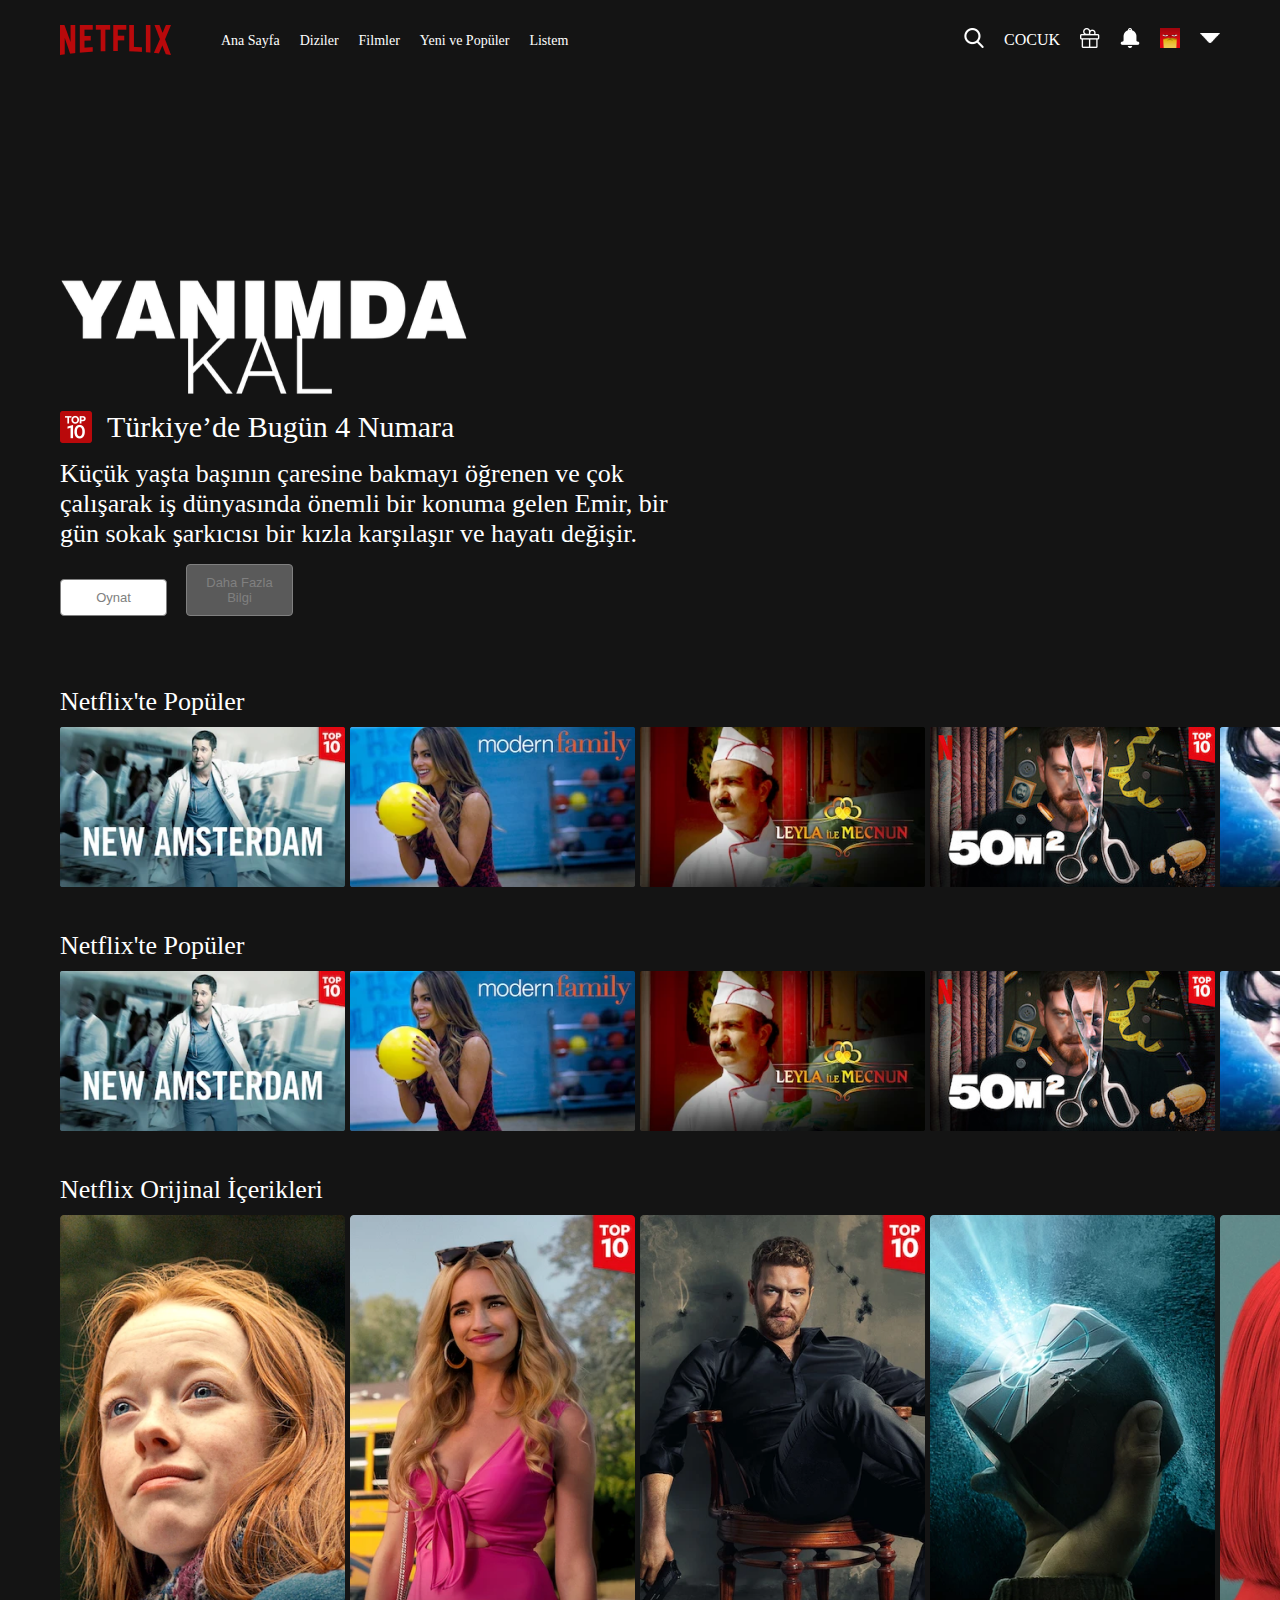
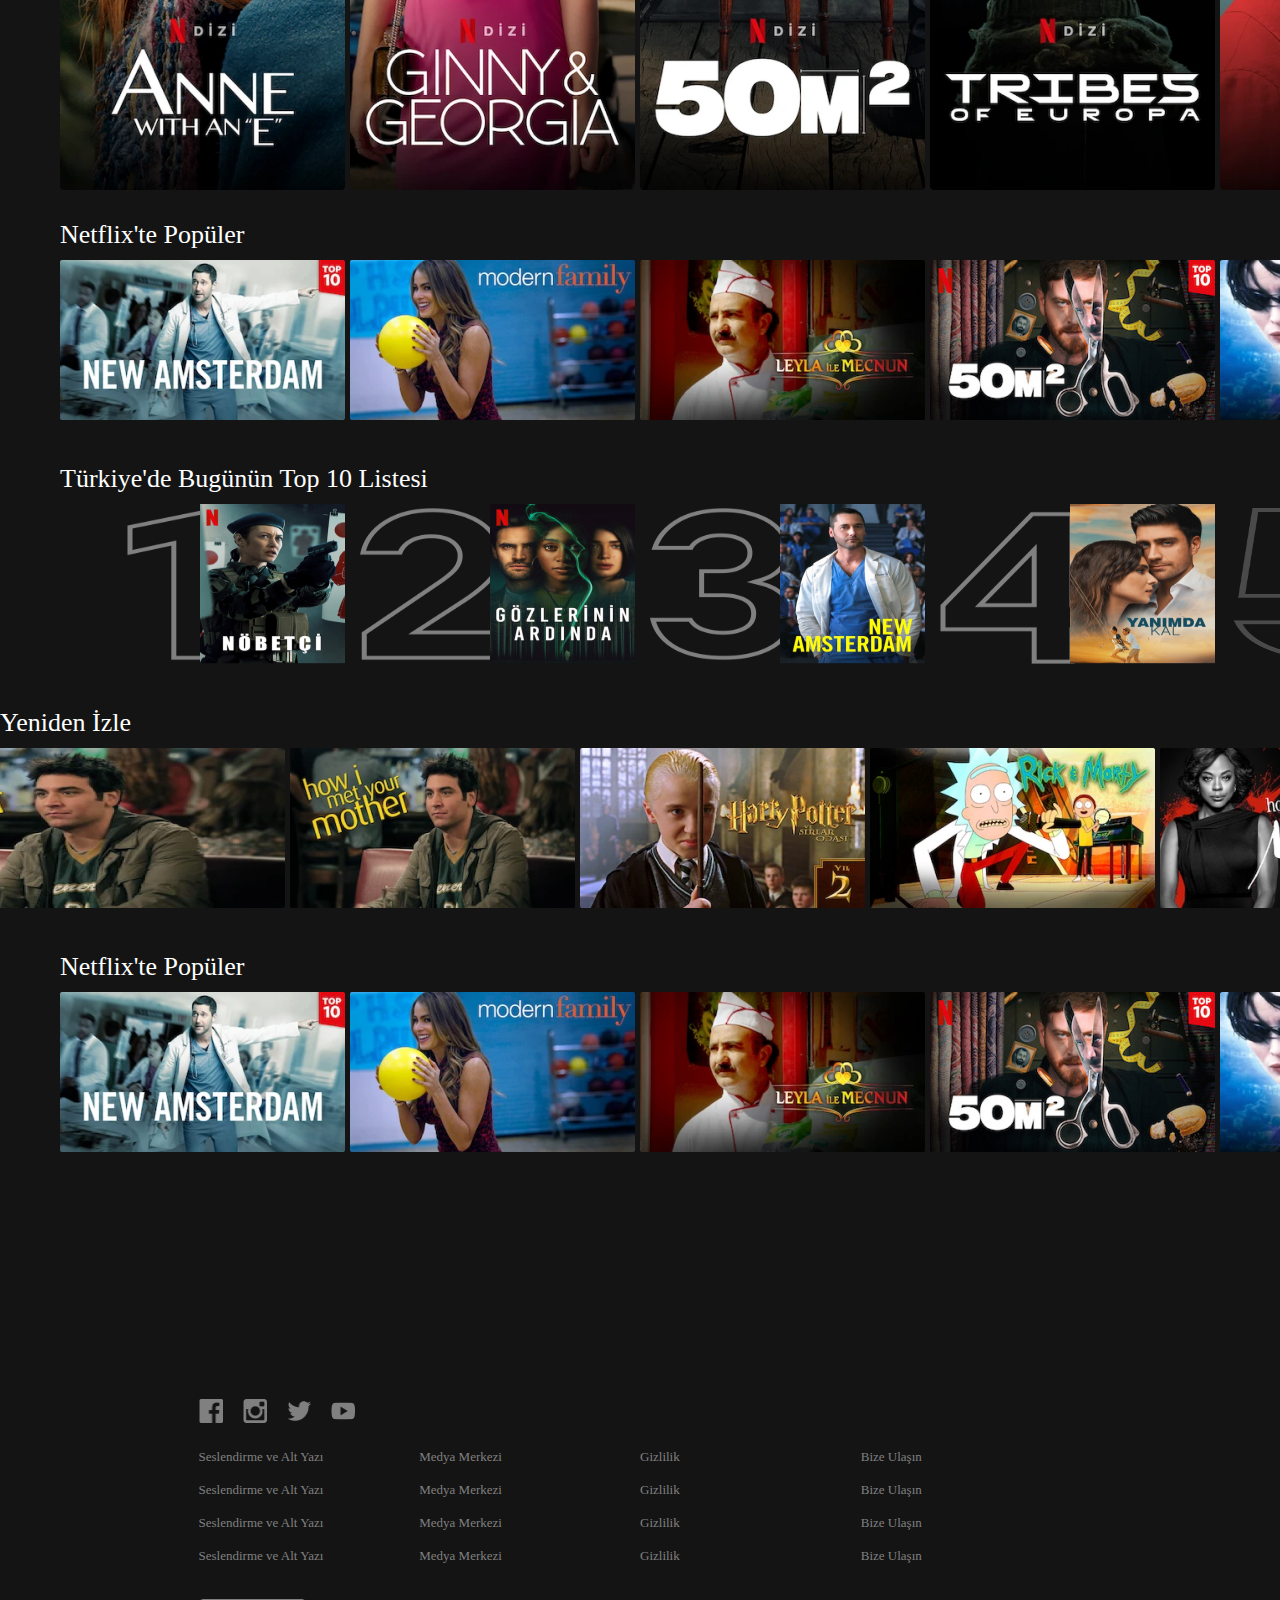
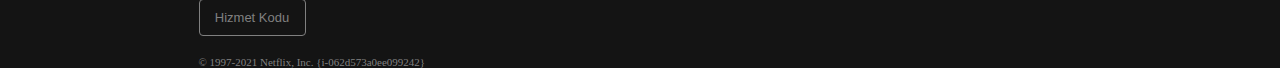
==== home.html @ 76a53abf "home page" ====
<!DOCTYPE html>
<html lang="en">
  <head>
    <meta charset="UTF-8" />
    <meta name="viewport" content="width=device-width, initial-scale=1.0" />
    <link rel="stylesheet" href="home.css" />
    <title>Home Page</title>
  </head>
  <body>
    <header>
      <nav>
        <img
          src="./Assets/NetflixLogoSvg.png"
          alt="Netflix Logo"
          class="logo"
        />
        <ul class="menu">
          <li><a href="">Ana Sayfa</a></li>
          <li><a href="">Diziler</a></li>
          <li><a href="">Filmler</a></li>
          <li><a href="">Yeni ve Popüler</a></li>
          <li><a href="">Listem</a></li>
        </ul>
      </nav>
      <ul class="header-right">
        <li><img src="./Assets/Search.png" alt="" /></li>
        <li>COCUK</li>
        <li><img src="./Assets/GiftBox.png" alt="" /></li>
        <li><img src="./Assets/NotificationBell.png" alt="" /></li>
        <li><img src="./Assets/ProfilePicture (2).png" alt="" /></li>
        <li><img src="./Assets/DownArrow.png" alt="" /></li>
      </ul>
    </header>
    <main>
      <section class="highlighted-section">
        <div class="info">
          <img src="./Assets/MovieName.png" alt="" />
          <div class="rank-text">
            <img src="./Assets/RankIcon&Text.png" alt="" />
            <p>Türkiye’de Bugün 4 Numara</p>
          </div>
          <p class="movie-descr">
            Küçük yaşta başının çaresine bakmayı öğrenen ve çok çalışarak iş
            dünyasında önemli bir konuma gelen Emir, bir gün sokak şarkıcısı bir
            kızla karşılaşır ve hayatı değişir.
          </p>
          <div>
            <button class="play-btn">Oynat</button>
            <button class="more-info-btn">Daha Fazla Bilgi</button>
          </div>
        </div>
      </section>
      <section>
        <div class="popular-movies">
          <h4>Netflix'te Popüler</h4>
          <div class="movie-cards">
            <img src="./Assets/MoviePoster (1).png" alt="" /><img
              src="./Assets/MoviePoster (2).png"
              alt=""
            /><img src="./Assets/MoviePoster (3).png" alt="" /><img
              src="./Assets/MoviePoster (4).png"
              alt=""
            />
            <img src="./Assets/MoviePoster (5).png" alt="" />
            <img src="./Assets/MoviePoster (4).png" alt="" />
          </div>
        </div>
        <div class="popular-movies">
          <h4>Netflix'te Popüler</h4>
          <div class="movie-cards">
            <img src="./Assets/MoviePoster (1).png" alt="" /><img
              src="./Assets/MoviePoster (2).png"
              alt=""
            /><img src="./Assets/MoviePoster (3).png" alt="" /><img
              src="./Assets/MoviePoster (4).png"
              alt=""
            />
            <img src="./Assets/MoviePoster (5).png" alt="" />
            <img src="./Assets/MoviePoster (4).png" alt="" />
          </div>
        </div>
        <div class="popular-movies">
          <h4>Netflix Orijinal İçerikleri</h4>
          <div class="original-movie-cards">
            <img
              src="./Assets/MoviePoster (6).png"
              alt=""
              classname="original"
            /><img src="./Assets/MoviePoster (7).png" alt="" /><img
              src="./Assets/MoviePoster (8).png"
              alt=""
              classname="original"
            /><img src="./Assets/MoviePoster (9).png" alt="" />
            <img
              src="./Assets/MoviePoster (10).png"
              alt=""
              classname="original"
            />
            <img
              src="./Assets/MoviePoster (11).png"
              alt=""
              classname="original"
            />
          </div>
        </div>

        <div class="popular-movies">
          <h4>Netflix'te Popüler</h4>
          <div class="movie-cards">
            <img src="./Assets/MoviePoster (1).png" alt="" /><img
              src="./Assets/MoviePoster (2).png"
              alt=""
            /><img src="./Assets/MoviePoster (3).png" alt="" /><img
              src="./Assets/MoviePoster (4).png"
              alt=""
            />
            <img src="./Assets/MoviePoster (5).png" alt="" />
            <img src="./Assets/MoviePoster (4).png" alt="" />
          </div>
        </div>
        <div class="popular-movies">
          <h4>Türkiye'de Bugünün Top 10 Listesi</h4>
          <div class="movie-cards">
            <img src="./Assets/RankCard.png" alt="" /><img
              src="./Assets/RankCard (1).png"
              alt=""
            /><img src="./Assets/RankCard (2).png" alt="" /><img
              src="./Assets/RankCard (3).png"
              alt=""
            />
            <img src="./Assets/RankCard (4).png" alt="" />
          </div>
        </div>
        <div class="watch-again">
          <h4>Yeniden İzle</h4>
          <div class="movie-cards">
            <img src="./Assets/MoviePoster (11).png" alt="" /><img
              src="./Assets/MoviePoster (12).png"
              alt=""
            /><img src="./Assets/MoviePoster (13).png" alt="" /><img
              src="./Assets/MoviePoster (14).png"
              alt=""
            />
            <img src="./Assets/MoviePoster (15).png" alt="" />
            <img src="./Assets/MoviePoster (14).png" alt="" />
          </div>
        </div>
        <div class="popular-movies">
          <h4>Netflix'te Popüler</h4>
          <div class="movie-cards">
            <img src="./Assets/MoviePoster (1).png" alt="" /><img
              src="./Assets/MoviePoster (2).png"
              alt=""
            /><img src="./Assets/MoviePoster (3).png" alt="" /><img
              src="./Assets/MoviePoster (4).png"
              alt=""
            />
            <img src="./Assets/MoviePoster (5).png" alt="" />
            <img src="./Assets/MoviePoster (4).png" alt="" />
          </div>
        </div>
      </section>
    </main>
    <footer>
      <div class="footer-content">
        <div class="social">
          <img src="./Assets/MoviePoster (16).png" alt="" /><img
            src="./Assets/MoviePoster (17).png"
            alt=""
          /><img src="./Assets/MoviePoster (18).png" alt="" /><img
            src="./Assets/MoviePoster (19).png"
            alt=""
          />
        </div>
        <div class="links">
          <ul>
            <li><a href="#">Seslendirme ve Alt Yazı</a></li>
            <li><a href="#">Medya Merkezi</a></li>
            <li><a href="#">Gizlilik</a></li>
            <li><a href="#">Bize Ulaşın</a></li>
            <li><a href="#">Seslendirme ve Alt Yazı</a></li>
            <li><a href="#">Medya Merkezi</a></li>
            <li><a href="#">Gizlilik</a></li>
            <li><a href="#">Bize Ulaşın</a></li>
            <li><a href="#">Seslendirme ve Alt Yazı</a></li>
            <li><a href="#">Medya Merkezi</a></li>
            <li><a href="#">Gizlilik</a></li>
            <li><a href="#">Bize Ulaşın</a></li>
            <li><a href="#">Seslendirme ve Alt Yazı</a></li>
            <li><a href="#">Medya Merkezi</a></li>
            <li><a href="#">Gizlilik</a></li>
            <li><a href="#">Bize Ulaşın</a></li>
          </ul>
        </div>
        <button>Hizmet Kodu</button>
        <p class="copyright">
          &copy; 1997-2021 Netflix, Inc. {i-062d573a0ee099242}
        </p>
      </div>
    </footer>
  </body>
</html>
---- home.css ----
* {
  margin: 0;
  padding: 0;
  box-sizing: border-box;
}
body {
  width: 100%;
  height: 100vh;
  background: #141414;
  color: #fff;
}
header {
  width: 100%;
  display: flex;
  flex-wrap: wrap;
  justify-content: space-between;
  padding: 25px 60px;
}
nav {
  display: flex;
  flex-wrap: wrap;
  gap: 50px;
  align-items: center;
}
.logo {
  width: 111px;
}
.menu {
  display: flex;
  gap: 20px;
}
.menu li {
  list-style: none;
}
.menu li a {
  color: #fff;
  text-decoration: none;
  font-size: 14px;
  font-weight: 500;
}
.menu li a:active {
  font-weight: 900;
}
.header-right {
  display: flex;
  gap: 20px;
  align-items: center;
}
.header-right li {
  list-style: none;
}
.header-right img {
  width: 20px;
}
.highlighted-section {
  background: url("Assets/MoviePoster.png");
  height: 810px;
  background-size: cover;
  background-repeat: no-repeat;
  padding-left: 60px;
}
.info {
  max-width: 636px;
  max-height: 392px;
  display: flex;
  flex-direction: column;
  gap: 15px;
  position: relative;
  top: 200px;
}
.info > img {
  width: 408px;
}
.rank-text {
  display: flex;
  align-items: center;
  gap: 15px;
}
.rank-text img {
  width: 32px;
}
.rank-text p {
  font-size: 30px;
  font-weight: 500;
}
.movie-descr {
  font-size: 26px;
}
button {
  padding: 15px 30px;
  border-radius: 4px;
}
.play-btn {
  background: #fff;
  margin-right: 15px;
}
.more-info-btn {
  background: #ffffff4d;
}
.popular-movies {
  padding-left: 60px;
  position: relative;
  min-height: 214px;
  top: -203px;
  margin-bottom: 30px;
}
h4 {
  font-size: 26px;
  font-weight: 500;
  margin-bottom: 10px;
}
.movie-cards,
.original-movie-cards {
  display: grid;
  grid-auto-flow: column;
  overflow-x: hidden;
  gap: 5px;
}
.movie-cards img {
  width: 285px;
  height: 160px;
}
.original-movie-cards img {
  height: 575px;
}
.watch-again {
  position: relative;
  min-height: 214px;
  top: -203px;
  margin-bottom: 30px;
}
.footer-content {
  max-width: 883px;
  width: 100%;
  margin: 20px auto;
  display: flex;
  flex-direction: column;
  gap: 20px;
}
.social img {
  width: 24px;
  margin-right: 20px;
}
.links ul {
  display: grid;
  grid-template-columns: repeat(4, 1fr);
}
.links li {
  list-style: none;
  margin-bottom: 15px;
}
.links a {
  text-decoration: none;
  color: #808080;
  font-size: 13px;
}
button {
  width: 107px;
  padding: 10px 15px;
  background-color: transparent;
  color: #808080;
  font-size: 13px;
  border: 1px solid #808080;
}
.copyright {
  font-size: 11px;
  font-weight: 300;
  text-align: left;
  color: #808080;
}
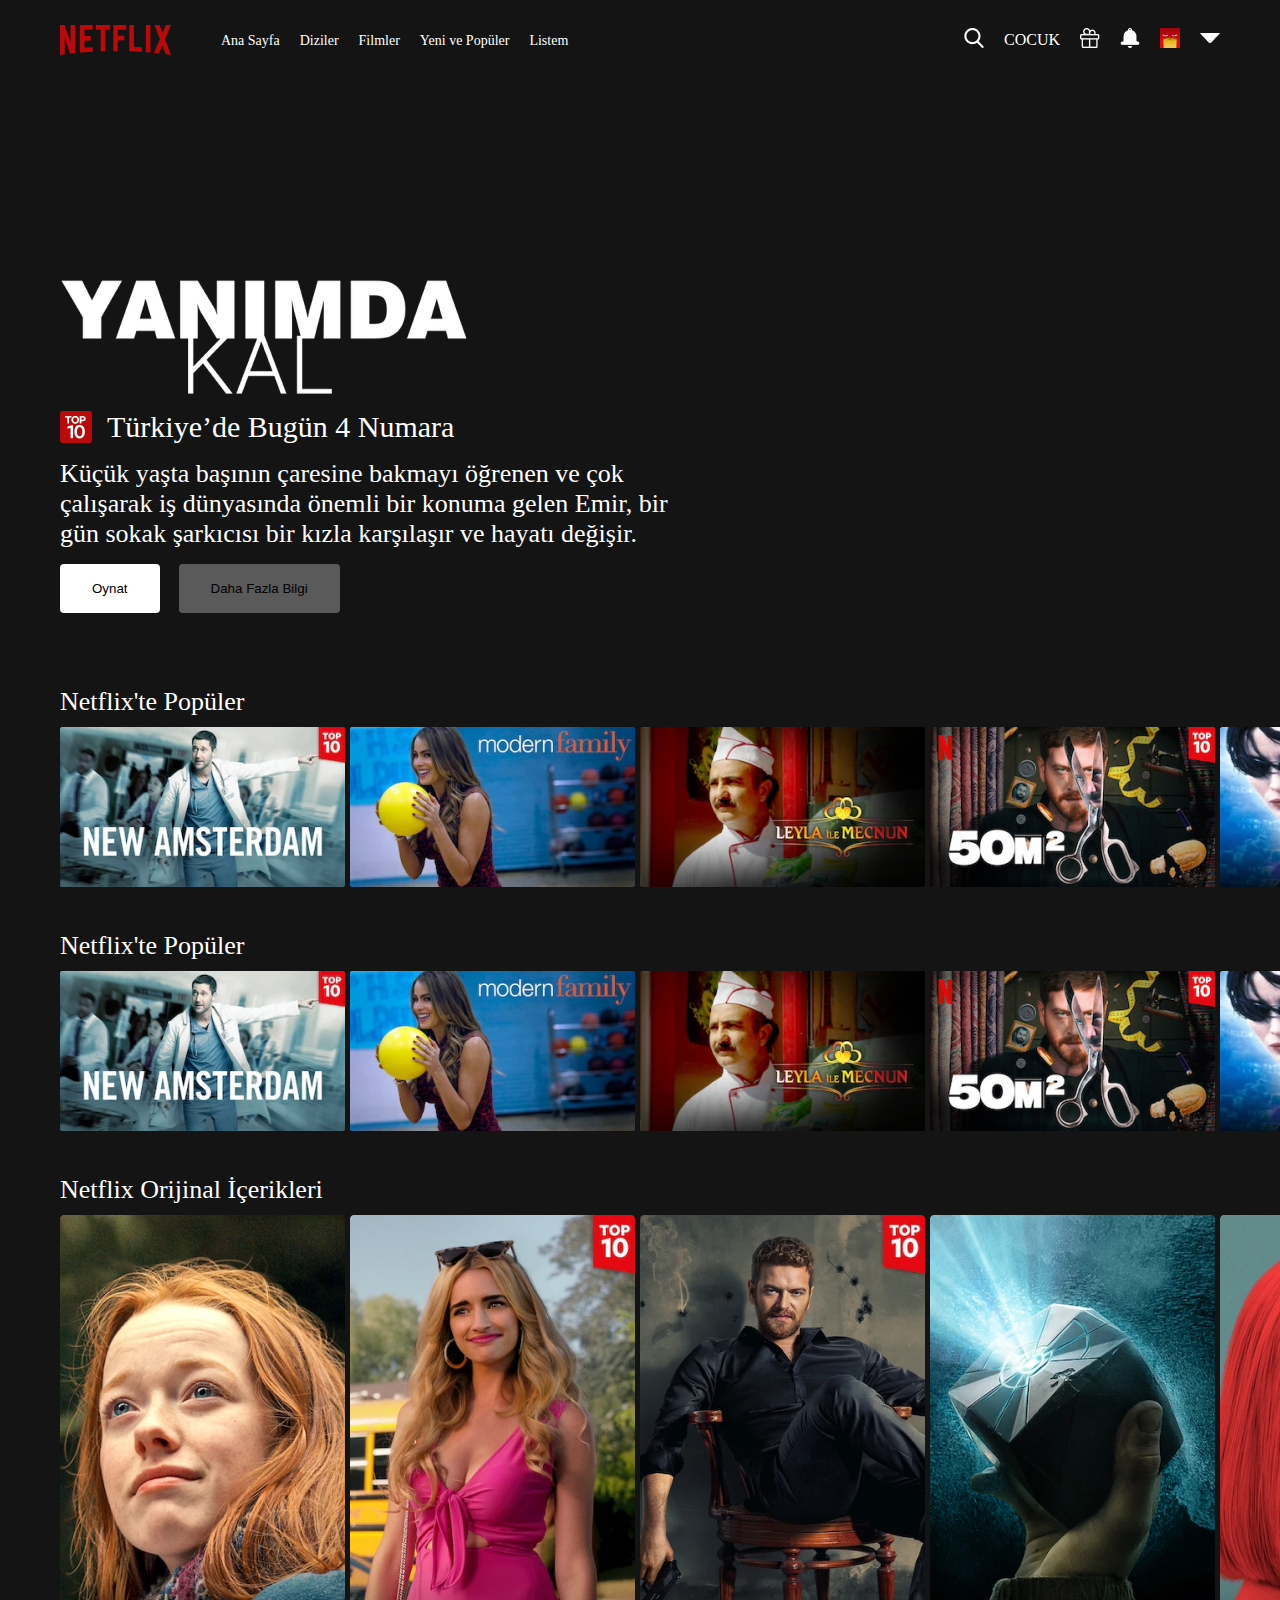
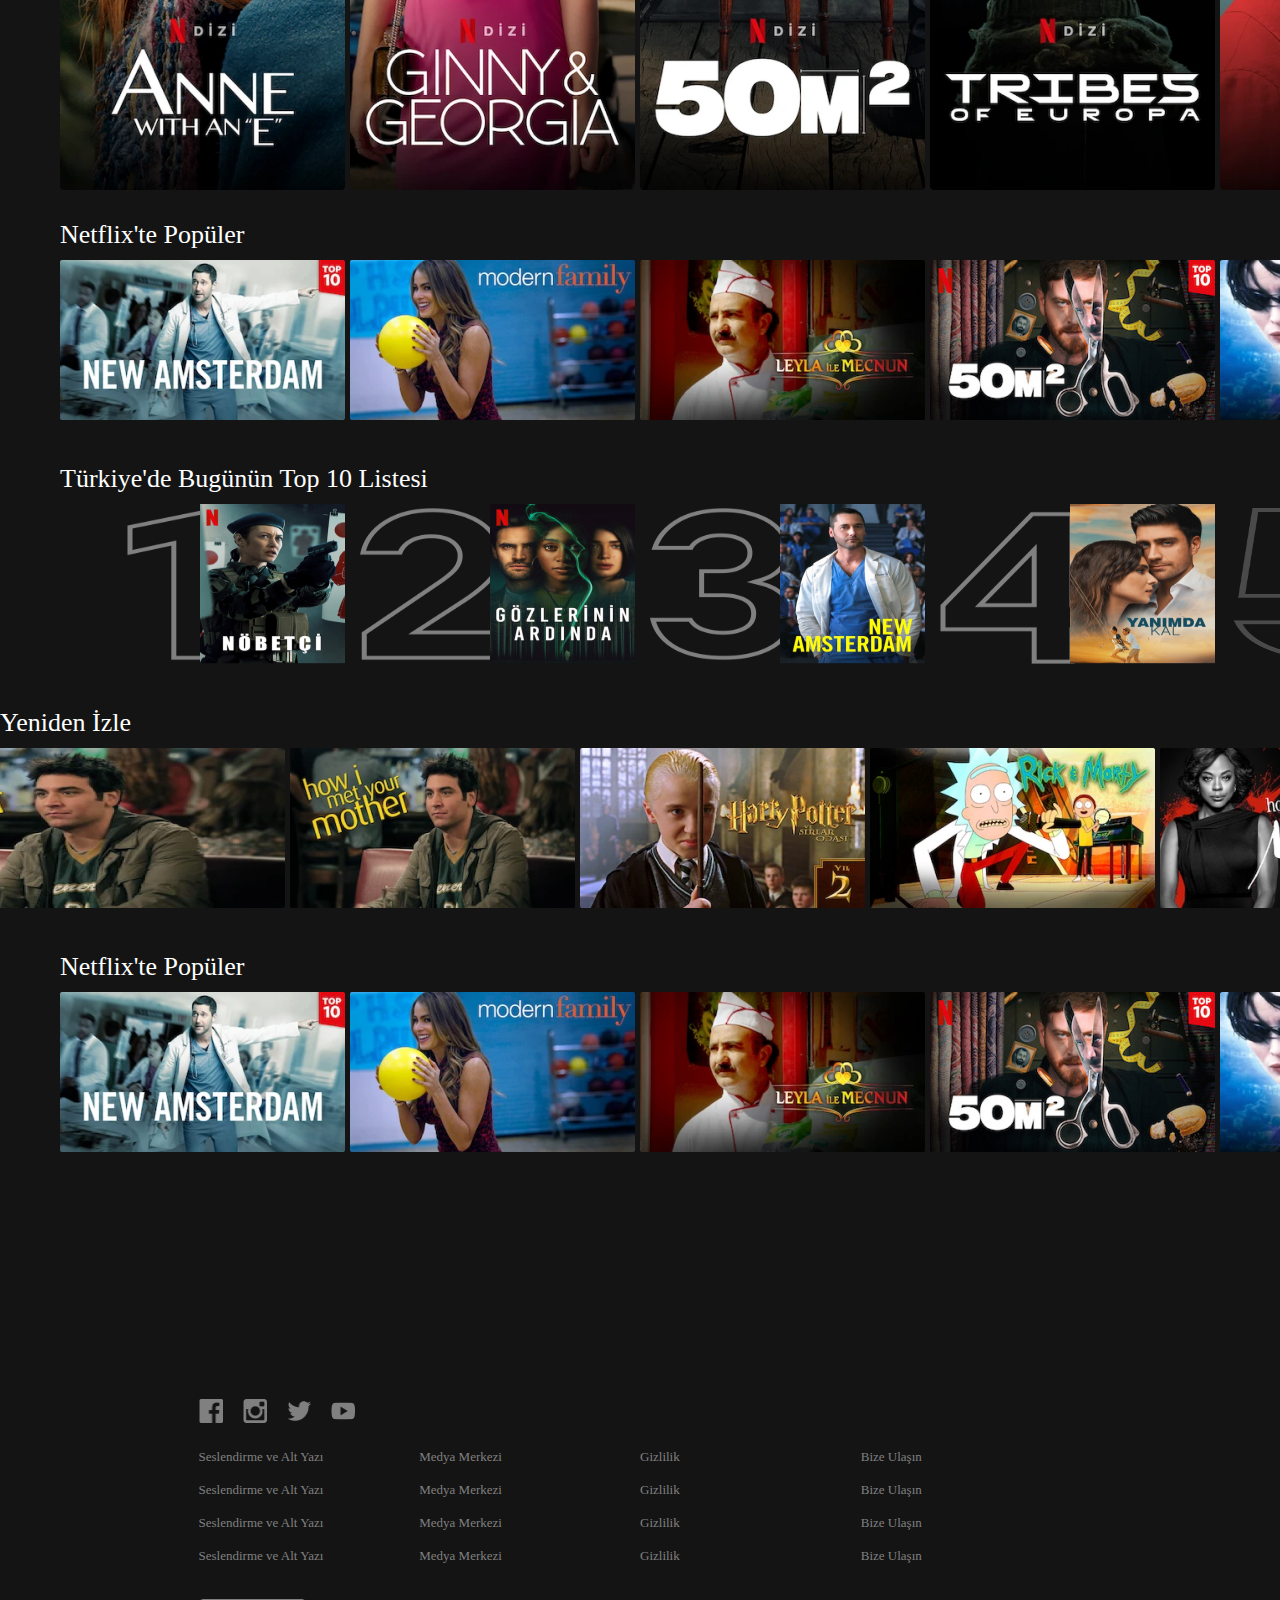
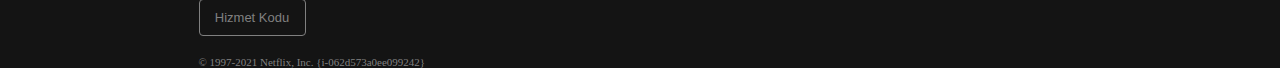
==== commit 80f4b4c9: "landing page" ====
--- a/home.html
+++ b/home.html
@@ -27,7 +27,11 @@
         <li>COCUK</li>
         <li><img src="./Assets/GiftBox.png" alt="" /></li>
         <li><img src="./Assets/NotificationBell.png" alt="" /></li>
-        <li><img src="./Assets/ProfilePicture (2).png" alt="" /></li>
+        <li>
+          <a href="./profiles.html"
+            ><img src="./Assets/ProfilePicture (2).png" alt=""
+          /></a>
+        </li>
         <li><img src="./Assets/DownArrow.png" alt="" /></li>
       </ul>
     </header>
@@ -192,7 +196,7 @@
             <li><a href="#">Bize Ulaşın</a></li>
           </ul>
         </div>
-        <button>Hizmet Kodu</button>
+        <button class="service-info">Hizmet Kodu</button>
         <p class="copyright">
           &copy; 1997-2021 Netflix, Inc. {i-062d573a0ee099242}
         </p>
--- a/home.css
+++ b/home.css
@@ -89,6 +89,7 @@
 button {
   padding: 15px 30px;
   border-radius: 4px;
+  border-color: transparent;
 }
 .play-btn {
   background: #fff;
@@ -154,7 +155,7 @@
   color: #808080;
   font-size: 13px;
 }
-button {
+.service-info {
   width: 107px;
   padding: 10px 15px;
   background-color: transparent;
